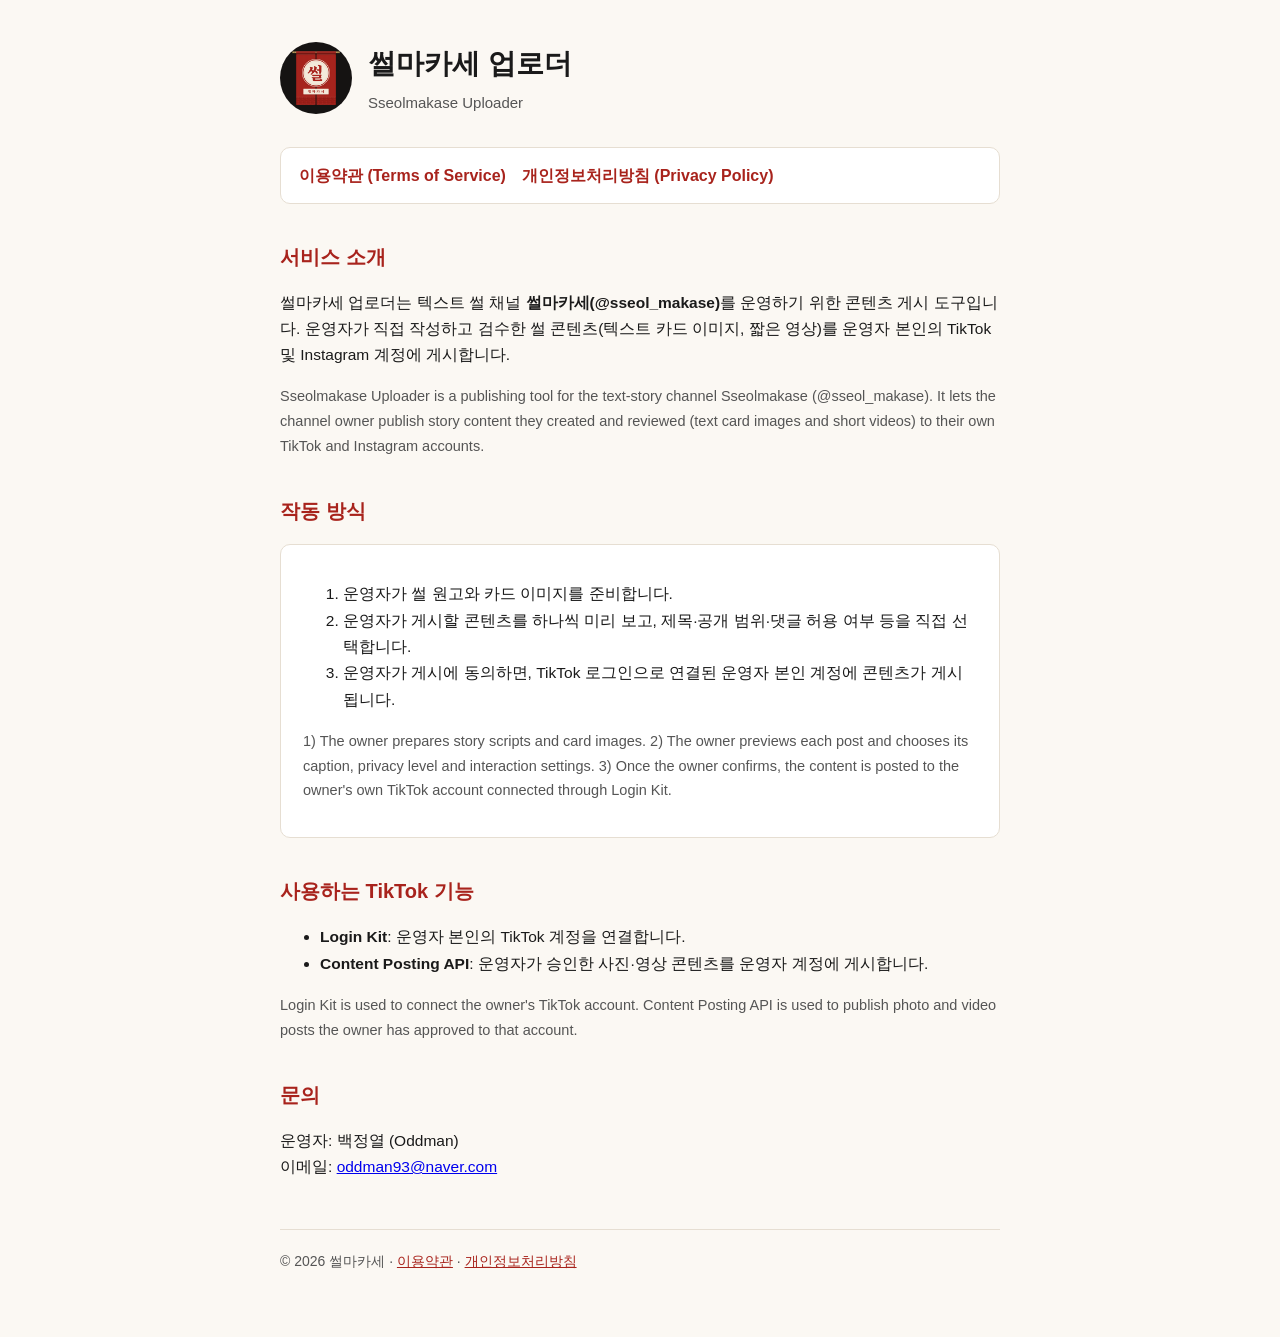
==== index.html @ ec1d7354 "Add Sseolmakase Uploader site: home, terms of service, privacy policy Co-Authored-By: Claude Opus 5." ====
<!doctype html>
<html lang="ko">
<head>
<meta charset="utf-8">
<meta name="viewport" content="width=device-width,initial-scale=1">
<title>썰마카세 업로더 · Sseolmakase Uploader</title>
<meta name="description" content="썰마카세 업로더는 썰마카세 채널 운영자가 직접 만들고 검수한 텍스트 썰 콘텐츠를 TikTok과 Instagram에 게시하는 도구입니다.">
<link rel="icon" href="logo.png">
<link rel="stylesheet" href="style.css">
</head>
<body>
<div class="wrap">
<header>
<img src="logo.png" alt="썰마카세 로고">
<div>
<h1>썰마카세 업로더</h1>
<p>Sseolmakase Uploader</p>
</div>
</header>

<nav class="legal" aria-label="약관 및 정책">
<a href="terms.html">이용약관 (Terms of Service)</a>
<a href="privacy.html">개인정보처리방침 (Privacy Policy)</a>
</nav>

<h2>서비스 소개</h2>
<p>썰마카세 업로더는 텍스트 썰 채널 <strong>썰마카세(@sseol_makase)</strong>를 운영하기 위한 콘텐츠 게시 도구입니다. 운영자가 직접 작성하고 검수한 썰 콘텐츠(텍스트 카드 이미지, 짧은 영상)를 운영자 본인의 TikTok 및 Instagram 계정에 게시합니다.</p>
<p class="en">Sseolmakase Uploader is a publishing tool for the text-story channel Sseolmakase (@sseol_makase). It lets the channel owner publish story content they created and reviewed (text card images and short videos) to their own TikTok and Instagram accounts.</p>

<h2>작동 방식</h2>
<div class="card">
<ol>
<li>운영자가 썰 원고와 카드 이미지를 준비합니다.</li>
<li>운영자가 게시할 콘텐츠를 하나씩 미리 보고, 제목·공개 범위·댓글 허용 여부 등을 직접 선택합니다.</li>
<li>운영자가 게시에 동의하면, TikTok 로그인으로 연결된 운영자 본인 계정에 콘텐츠가 게시됩니다.</li>
</ol>
<p class="en">1) The owner prepares story scripts and card images. 2) The owner previews each post and chooses its caption, privacy level and interaction settings. 3) Once the owner confirms, the content is posted to the owner's own TikTok account connected through Login Kit.</p>
</div>

<h2>사용하는 TikTok 기능</h2>
<ul>
<li><strong>Login Kit</strong>: 운영자 본인의 TikTok 계정을 연결합니다.</li>
<li><strong>Content Posting API</strong>: 운영자가 승인한 사진·영상 콘텐츠를 운영자 계정에 게시합니다.</li>
</ul>
<p class="en">Login Kit is used to connect the owner's TikTok account. Content Posting API is used to publish photo and video posts the owner has approved to that account.</p>

<h2>문의</h2>
<p>운영자: 백정열 (Oddman)<br>이메일: <a href="mailto:oddman93@naver.com">oddman93@naver.com</a></p>

<footer>
© 2026 썰마카세 · <a href="terms.html">이용약관</a> · <a href="privacy.html">개인정보처리방침</a>
</footer>
</div>
</body>
</html>
---- style.css ----
:root{--red:#A8231C;--ink:#1A1A1A;--muted:#555;--line:#E6DED2;--bg:#FBF8F3}
*{box-sizing:border-box}
body{margin:0;background:var(--bg);color:var(--ink);font-family:-apple-system,BlinkMacSystemFont,"Apple SD Gothic Neo","Noto Sans KR","Malgun Gothic",sans-serif;line-height:1.7}
.wrap{max-width:760px;margin:0 auto;padding:40px 20px 64px}
header{display:flex;align-items:center;gap:16px;margin-bottom:32px}
header img{width:72px;height:72px;border-radius:50%}
header h1{margin:0;font-size:28px}
header p{margin:2px 0 0;color:var(--muted);font-size:15px}
nav.legal{display:flex;gap:16px;flex-wrap:wrap;margin:0 0 32px;padding:14px 18px;background:#fff;border:1px solid var(--line);border-radius:10px}
nav.legal a{color:var(--red);font-weight:700;text-decoration:none}
nav.legal a:hover{text-decoration:underline}
h2{font-size:20px;margin:36px 0 8px;color:var(--red)}
h3{font-size:16px;margin:24px 0 6px}
p,li{font-size:15.5px}
.card{background:#fff;border:1px solid var(--line);border-radius:10px;padding:20px 22px;margin:16px 0}
.en{color:var(--muted);font-size:14.5px}
footer{margin-top:48px;padding-top:20px;border-top:1px solid var(--line);color:var(--muted);font-size:14px}
footer a{color:var(--red)}
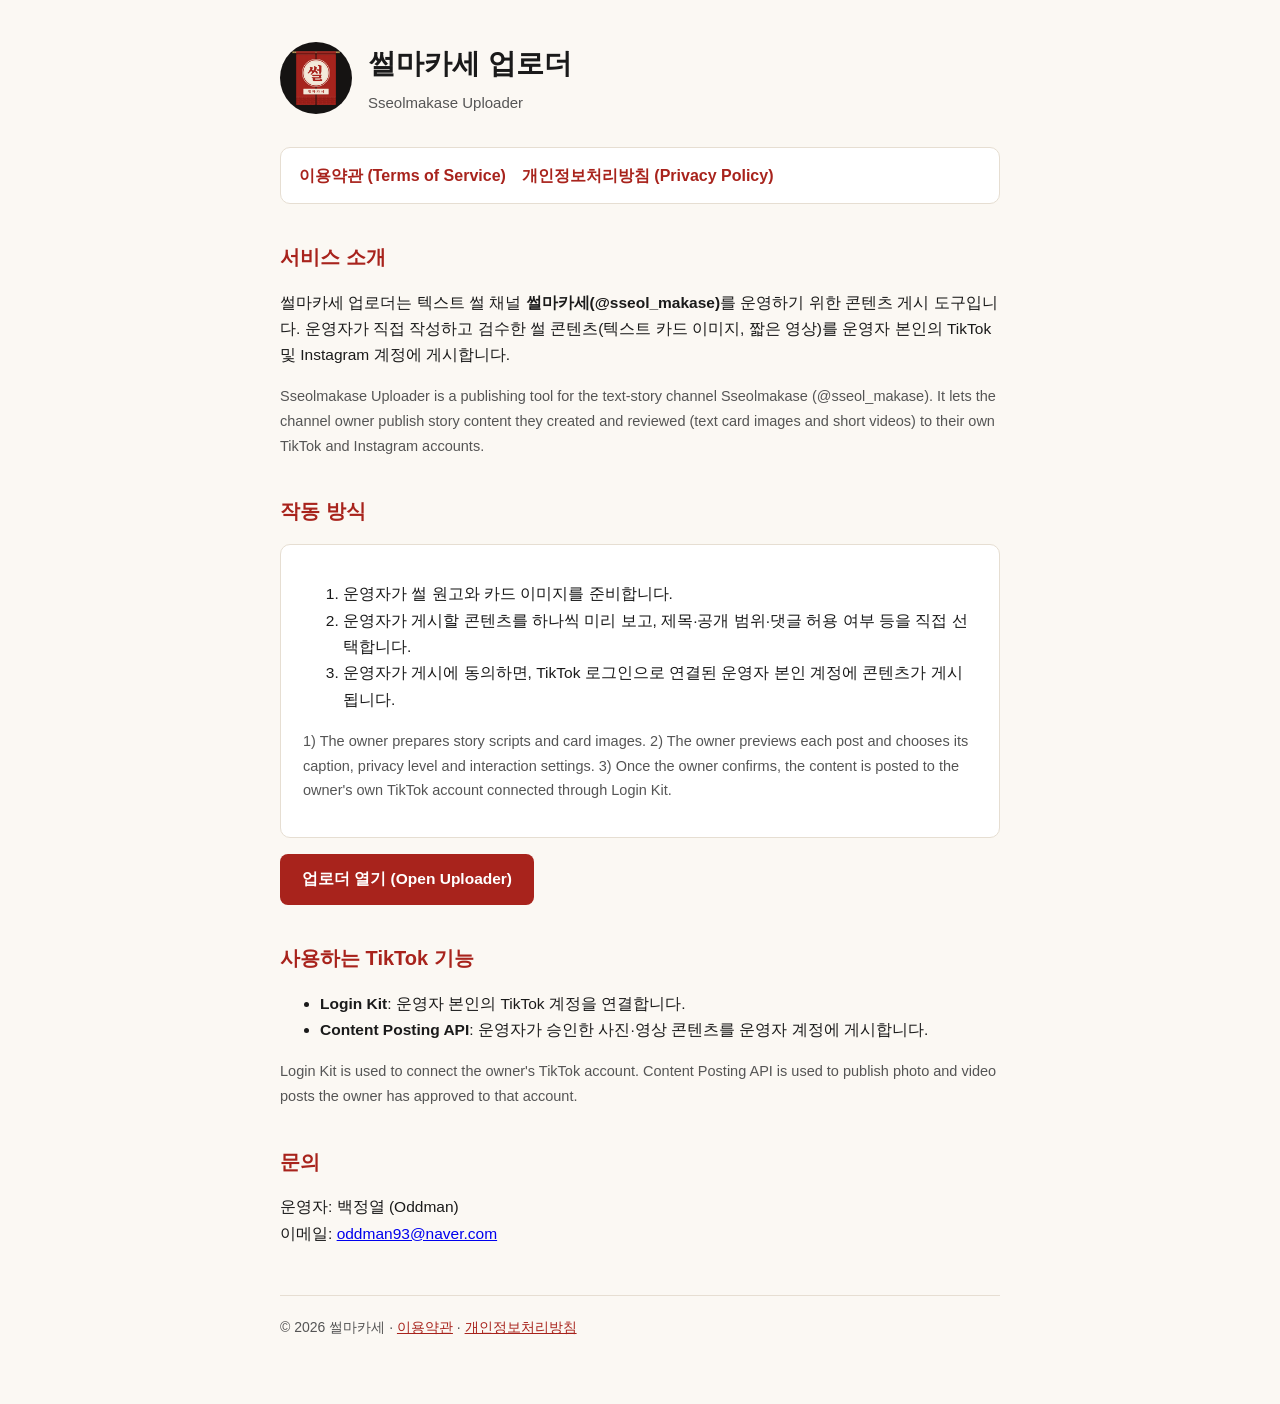
==== commit b6c70056: "Add TikTok uploader page, OAuth callback flow and first sample story Co-Authored-By: Claude Opus 5.5" ====
--- a/index.html
+++ b/index.html
@@ -37,6 +37,8 @@
 <p class="en">1) The owner prepares story scripts and card images. 2) The owner previews each post and chooses its caption, privacy level and interaction settings. 3) Once the owner confirms, the content is posted to the owner's own TikTok account connected through Login Kit.</p>
 </div>
 
+<p><a class="btn primary" href="uploader.html" style="display:inline-block;padding:12px 22px;border-radius:8px;background:#A8231C;color:#fff;font-weight:700;text-decoration:none">업로더 열기 (Open Uploader)</a></p>
+
 <h2>사용하는 TikTok 기능</h2>
 <ul>
 <li><strong>Login Kit</strong>: 운영자 본인의 TikTok 계정을 연결합니다.</li>
